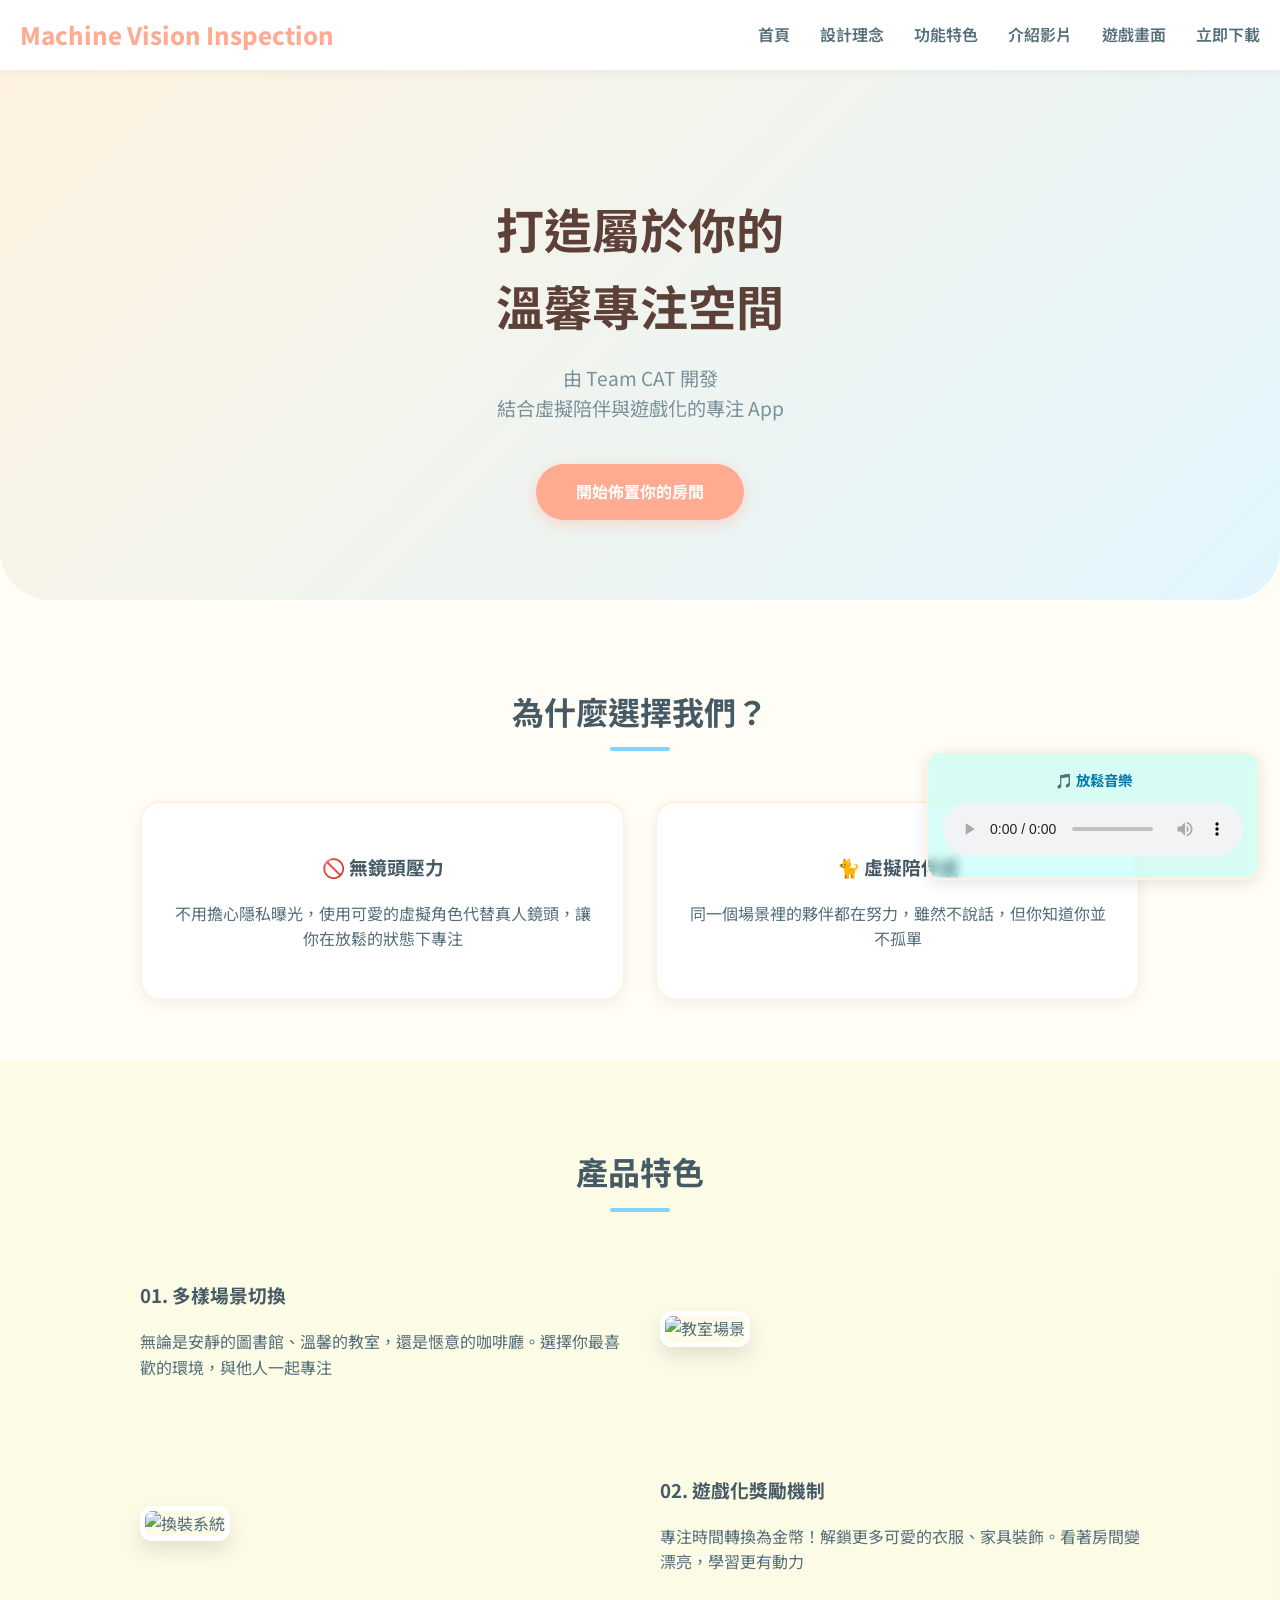
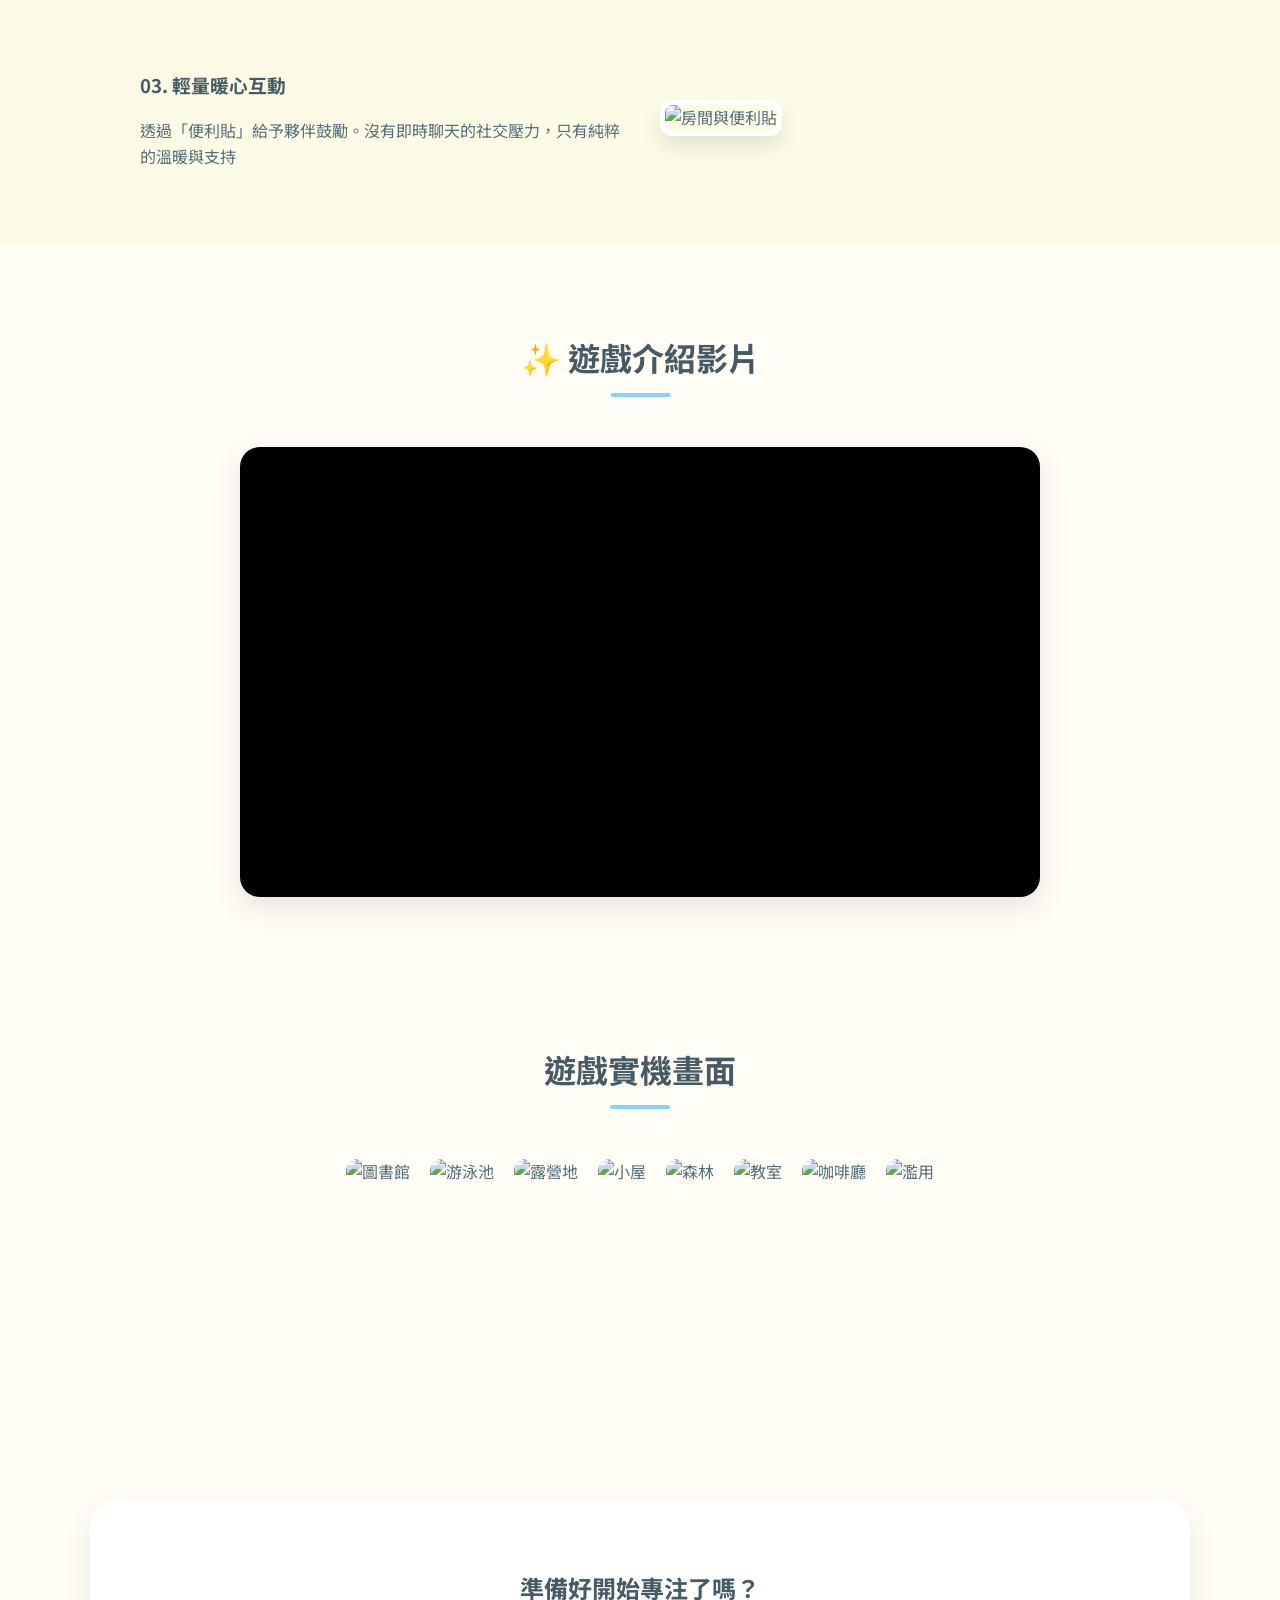
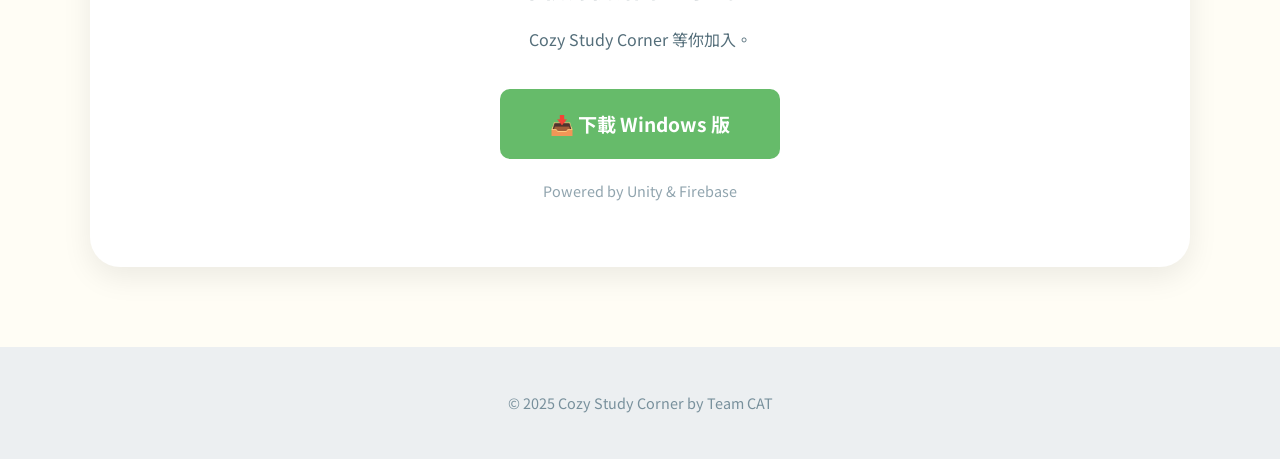
==== index.html @ ebb7db08 "Add files via upload" ====
<!DOCTYPE html>
<html lang="zh-TW">
<head>
  <meta charset="UTF-8">
  <meta name="viewport" content="width=device-width, initial-scale=1.0">
  <title>Cozy Study Corner</title>
  <link rel="stylesheet" href="style.css">
  <link href="https://fonts.googleapis.com/css2?family=Nunito:wght@600;800&family=Noto+Sans+TC:wght@400;700&display=swap" rel="stylesheet">
</head>
<body>

  <nav class="navbar">
    <div class="logo">Machine Vision Inspection</div>
    <div class="hamburger" onclick="toggleMenu()">
      <span></span>
      <span></span>
      <span></span>
    </div>
    <ul class="nav-links" id="navLinks">
      <li><a href="#home" onclick="toggleMenu()">首頁</a></li>
      <li><a href="#concept" onclick="toggleMenu()">設計理念</a></li>
      <li><a href="#features" onclick="toggleMenu()">功能特色</a></li>
      <li><a href="#video-showcase" onclick="toggleMenu()">介紹影片</a></li>
      <li><a href="#gallery" onclick="toggleMenu()">遊戲畫面</a></li>
      <li><a href="#download" onclick="toggleMenu()">立即下載</a></li>
    </ul>
  </nav>

  <section id="home" class="hero-section">
    <div class="hero-content">
      <h1>打造屬於你的<br>溫馨專注空間</h1>
      <p class="hero-subtitle">由 Team CAT 開發<br>結合虛擬陪伴與遊戲化的專注 App</p>
      <a href="#download" class="cta-btn">開始佈置你的房間</a>
    </div>
  </section>

  <section id="concept" class="content-section">
    <div class="container">
      <h2 class="section-title">為什麼選擇我們？</h2>
      <div class="concept-grid">
        <div class="concept-card">
          <h3>🚫 無鏡頭壓力</h3>
          <p>不用擔心隱私曝光，使用可愛的虛擬角色代替真人鏡頭，讓你在放鬆的狀態下專注</p>
        </div>
        <div class="concept-card">
          <h3>🐈 虛擬陪伴感</h3>
          <p>同一個場景裡的夥伴都在努力，雖然不說話，但你知道你並不孤單</p>
        </div>
      </div>
    </div>
  </section>

  <section id="features" class="content-section alternate-bg">
    <div class="container">
      <h2 class="section-title">產品特色</h2>
      <div class="feature-list">
        
        <div class="feature-item">
          <div class="feature-text">
            <h3>01. 多樣場景切換</h3>
            <p>無論是安靜的圖書館、溫馨的教室，還是愜意的咖啡廳。選擇你最喜歡的環境，與他人一起專注</p>
          </div>
          <div class="feature-img"><img src="screenshots/image_1.png" alt="教室場景"></div>
        </div>

        <div class="feature-item reverse">
          <div class="feature-text">
            <h3>02. 遊戲化獎勵機制</h3>
            <p>專注時間轉換為金幣！解鎖更多可愛的衣服、家具裝飾。看著房間變漂亮，學習更有動力</p>
          </div>
          <div class="feature-img"><img src="screenshots/image_2.png" alt="換裝系統"></div>
        </div>

        <div class="feature-item">
          <div class="feature-text">
            <h3>03. 輕量暖心互動</h3>
            <p>透過「便利貼」給予夥伴鼓勵。沒有即時聊天的社交壓力，只有純粹的溫暖與支持</p>
          </div>
          <div class="feature-img"><img src="screenshots/image_3.png" alt="房間與便利貼"></div>
        </div>

      </div>
    </div>
  </section>

  <section id="video-showcase" class="content-section">
    <div class="container">
      <h2 class="section-title">✨ 遊戲介紹影片</h2>
      <div class="video-wrapper">
        <iframe 
          src="https://www.youtube.com/embed/a5RGjLW0HSM" 
          title="Cozy Study Corner Trailer" 
          frameborder="0" 
          allow="accelerometer; autoplay; clipboard-write; encrypted-media; gyroscope; picture-in-picture" 
          allowfullscreen>
        </iframe>
      </div>
    </div>
</section>
  
  <section id="gallery" class="content-section">
    <div class="container">
      <h2 class="section-title">遊戲實機畫面</h2>
      <div class="gallery-grid">
        <img src="screenshots/image_4.png" alt="圖書館">
        <img src="screenshots/image_5.png" alt="游泳池">
        <img src="screenshots/image_6.png" alt="露營地">
        <img src="screenshots/image_7.png" alt="小屋">
        <img src="screenshots/image_8.png" alt="森林">
        <img src="screenshots/image_9.png" alt="教室">
        <img src="screenshots/image_10.png" alt="咖啡廳">
        <img src="screenshots/image_11.png" alt="濫用">
      </div>
    </div>
  </section>

  <section id="download" class="download-section">
    <div class="container box-shadow">
      <h2>準備好開始專注了嗎？</h2>
      <p>Cozy Study Corner 等你加入。</p>
      
      <a href="https://github.com/s411287027/Cozy-Study-Corner-Application/releases/latest/download/CozyStudyCorner.zip" class="download-final-btn">
        📥 下載 Windows 版
      </a>
      
      <div class="tech-stack">
        <p>Powered by Unity & Firebase</p>
      </div>
    </div>
  </section>

  <div class="music-player">
    <div class="music-label">🎵 放鬆音樂</div>
    <audio id="bgm" controls loop>
      <source src="audio/bgm.mp3" type="audio/mpeg">
      您的瀏覽器不支援音樂播放。
    </audio>
  </div>

  <footer>
    <p>© 2025 Cozy Study Corner by Team CAT</p>
  </footer>

  <script src="script.js"></script>
</body>
</html>
---- style.css ----
/* --- 全域設定 --- */
:root {
    --primary-color: #FFAB91; /* 溫暖的粉橘 (來自簡報風格) */
    --secondary-color: #81D4FA; /* 天空藍 */
    --bg-color: #FFFDF5; /* 米白色背景 */
    --text-color: #546E7A; /* 深灰藍文字 */
    --card-bg: #FFFFFF;
    --nav-height: 70px;
}

body {
    font-family: 'Noto Sans TC', 'Nunito', sans-serif;
    margin: 0;
    padding: 0;
    background-color: var(--bg-color);
    color: var(--text-color);
    line-height: 1.6;
    padding-top: var(--nav-height); /* 避免內容被導航列擋住 */
}

h1, h2, h3 {
    font-weight: 700;
    color: #455A64;
}

img {
    max-width: 100%;
    border-radius: 12px;
}

/* --- 導航列 (Hamburger Menu) --- */
.navbar {
    position: fixed;
    top: 0;
    width: 100%;
    height: var(--nav-height);
    background-color: rgba(255, 255, 255, 0.95);
    box-shadow: 0 2px 10px rgba(0,0,0,0.05);
    display: flex;
    justify-content: space-between;
    align-items: center;
    padding: 0 20px;
    box-sizing: border-box;
    z-index: 1000;
}

.logo {
    font-size: 1.5rem;
    font-weight: 800;
    color: var(--primary-color);
}

.nav-links {
    list-style: none;
    display: flex;
    margin: 0;
    padding: 0;
    transition: transform 0.3s ease-in-out;
}

.nav-links li {
    margin-left: 30px;
}

.nav-links a {
    text-decoration: none;
    color: var(--text-color);
    font-weight: 600;
    transition: color 0.3s;
}

.nav-links a:hover {
    color: var(--primary-color);
}

/* 漢堡按鈕樣式 */
.hamburger {
    display: none; /* 電腦版隱藏 */
    cursor: pointer;
}

.hamburger span {
    display: block;
    width: 25px;
    height: 3px;
    margin: 5px;
    background-color: var(--text-color);
    transition: all 0.3s;
}

/* --- Hero 區塊 --- */
.hero-section {
    background: linear-gradient(135deg, #FFF3E0 0%, #E1F5FE 100%);
    text-align: center;
    padding: 80px 20px;
    border-bottom-right-radius: 50px;
    border-bottom-left-radius: 50px;
}

.hero-section h1 {
    font-size: 3rem;
    margin-bottom: 10px;
    color: #5D4037;
}

.hero-subtitle {
    font-size: 1.2rem;
    margin-bottom: 40px;
    color: #78909C;
}

.cta-btn {
    display: inline-block;
    background-color: var(--primary-color);
    color: white;
    padding: 15px 40px;
    border-radius: 30px;
    text-decoration: none;
    font-weight: bold;
    box-shadow: 0 4px 15px rgba(255, 171, 145, 0.4);
    transition: transform 0.2s;
}

.cta-btn:hover {
    transform: translateY(-3px);
    background-color: #FF8A65;
}

/* --- 通用區塊設定 --- */
.content-section {
    padding: 60px 20px;
}

.alternate-bg {
    background-color: #F0F4C3; /* 淡淡的綠色，配合學習氛圍 */
    background-color: rgba(240, 244, 195, 0.3);
}

.container {
    max-width: 1000px;
    margin: 0 auto;
}

.section-title {
    text-align: center;
    font-size: 2rem;
    margin-bottom: 50px;
    position: relative;
    display: inline-block;
    left: 50%;
    transform: translateX(-50%);
}

.section-title::after {
    content: '';
    display: block;
    width: 60px;
    height: 4px;
    background-color: var(--secondary-color);
    margin: 10px auto 0;
    border-radius: 2px;
}

/* --- 設計理念 Grid --- */
.concept-grid {
    display: grid;
    grid-template-columns: repeat(auto-fit, minmax(300px, 1fr));
    gap: 30px;
}

.concept-card {
    background: white;
    padding: 30px;
    border-radius: 20px;
    box-shadow: 0 5px 15px rgba(0,0,0,0.05);
    text-align: center;
    border: 2px solid #FFF3E0;
}

/* --- 功能特色 (圖文交錯) --- */
.feature-list {
    display: flex;
    flex-direction: column;
    gap: 60px;
}

.feature-item {
    display: flex;
    align-items: center;
    gap: 40px;
}

.feature-item.reverse {
    flex-direction: row-reverse;
}

.feature-text {
    flex: 1;
}

.feature-img {
    flex: 1;
}

.feature-img img {
    box-shadow: 0 10px 20px rgba(0,0,0,0.1);
    border: 5px solid white;
}

/* --- 畫廊 --- */
.gallery-grid {
    display: flex;
    justify-content: center;
    gap: 20px;
    flex-wrap: wrap;
}

.gallery-grid img {
    height: 200px; /* 統一高度 */
    object-fit: cover;
    transition: transform 0.3s;
}

.gallery-grid img:hover {
    transform: scale(1.05);
}

/* --- 下載區 --- */
.download-section {
    padding: 80px 20px;
    text-align: center;
}

.box-shadow {
    background: white;
    padding: 50px;
    border-radius: 30px;
    box-shadow: 0 10px 30px rgba(0,0,0,0.08);
}

.download-final-btn {
    display: inline-block;
    background-color: #66BB6A; /* 綠色 */
    color: white;
    padding: 20px 50px;
    font-size: 1.2rem;
    border-radius: 10px;
    text-decoration: none;
    font-weight: bold;
    margin-top: 20px;
    transition: background 0.3s;
}

.download-final-btn:hover {
    background-color: #4CAF50;
}

.tech-stack {
    margin-top: 20px;
    font-size: 0.9rem;
    color: #90A4AE;
}

footer {
    text-align: center;
    padding: 30px;
    background-color: #ECEFF1;
    color: #78909C;
    font-size: 0.9rem;
}

/* --- 手機版 RWD (漢堡選單邏輯) --- */
@media (max-width: 768px) {
    .hamburger {
        display: block;
    }

    .nav-links {
        position: fixed;
        right: -100%; /* 預設藏在右邊 */
        top: var(--nav-height);
        height: calc(100vh - var(--nav-height));
        background-color: white;
        flex-direction: column;
        width: 60%;
        padding-top: 20px;
        box-shadow: -5px 0 15px rgba(0,0,0,0.05);
    }

    .nav-links.active {
        transform: translateX(-167%); /* 滑出來 (100/0.6 約 167%) */
        right: 0; 
        transform: translateX(0); /* 修正: 使用 translateX(0) 將其移回視口 */
        right: 0;
    }

    .nav-links li {
        margin: 20px 0;
        text-align: center;
    }

    .feature-item, .feature-item.reverse {
        flex-direction: column;
    }

    .hero-section h1 {
        font-size: 2rem;
    }
}

/* --- 懸浮音樂播放器 --- */
.music-player {
    position: fixed;
    bottom: 20px;
    right: 20px;
    background-color: #81faf050; /* 半透明白色 */
    padding: 15px;
    border-radius: 15px;
    box-shadow: 0 4px 15px rgba(0,0,0,0.1);
    z-index: 999; /* 確保它浮在最上面 */
    backdrop-filter: blur(5px); /* 毛玻璃效果 */
    border: 2px solid #FFF3E0;
    text-align: center;
    transition: transform 0.3s;
}

.music-player:hover {
    transform: translateY(-5px); /* 滑鼠移過去會浮起來一點 */
}

.music-label {
    font-size: 0.9rem;
    color: #0479af; /* 用我們之前設定的粉橘色 */
    font-weight: bold;
    margin-bottom: 5px;
}

/* 調整原生播放器的大小 */
audio {
    height: 60px;
    width: 300px;
    outline: none;
}

/* --- 手機版調整 --- */
@media (max-width: 768px) {
    .music-player {
        bottom: 10px;
        right: 10px;
        padding: 10px;
    }
    audio {
        width: 150px; /* 手機上做小一點 */
    }
}

/* --- 影片展示區塊 --- */
.video-wrapper {
    position: relative;
    width: 100%;
    max-width: 800px; /* 限制最大寬度，避免影片在電腦上太大 */
    margin: 0 auto;   /* 居中對齊 */
    border-radius: 20px; /* 圓角 */
    overflow: hidden; /* 確保內容不會跑出圓角 */
    box-shadow: 0 10px 30px rgba(0,0,0,0.1); /* 漂亮的陰影 */
    background-color: #000; /* 載入前的背景色 */
}

/* 讓 YouTube 影片保持 16:9 比例 (響應式設計) */
.video-wrapper iframe {
    width: 100%;
    aspect-ratio: 16 / 9; /* 設定長寬比為 16:9 */
    height: auto;
    display: block;
}

/* 如果是使用 MP4 本機播放的樣式 */
.video-wrapper video {
    width: 100%;
    height: auto;
    display: block;
}
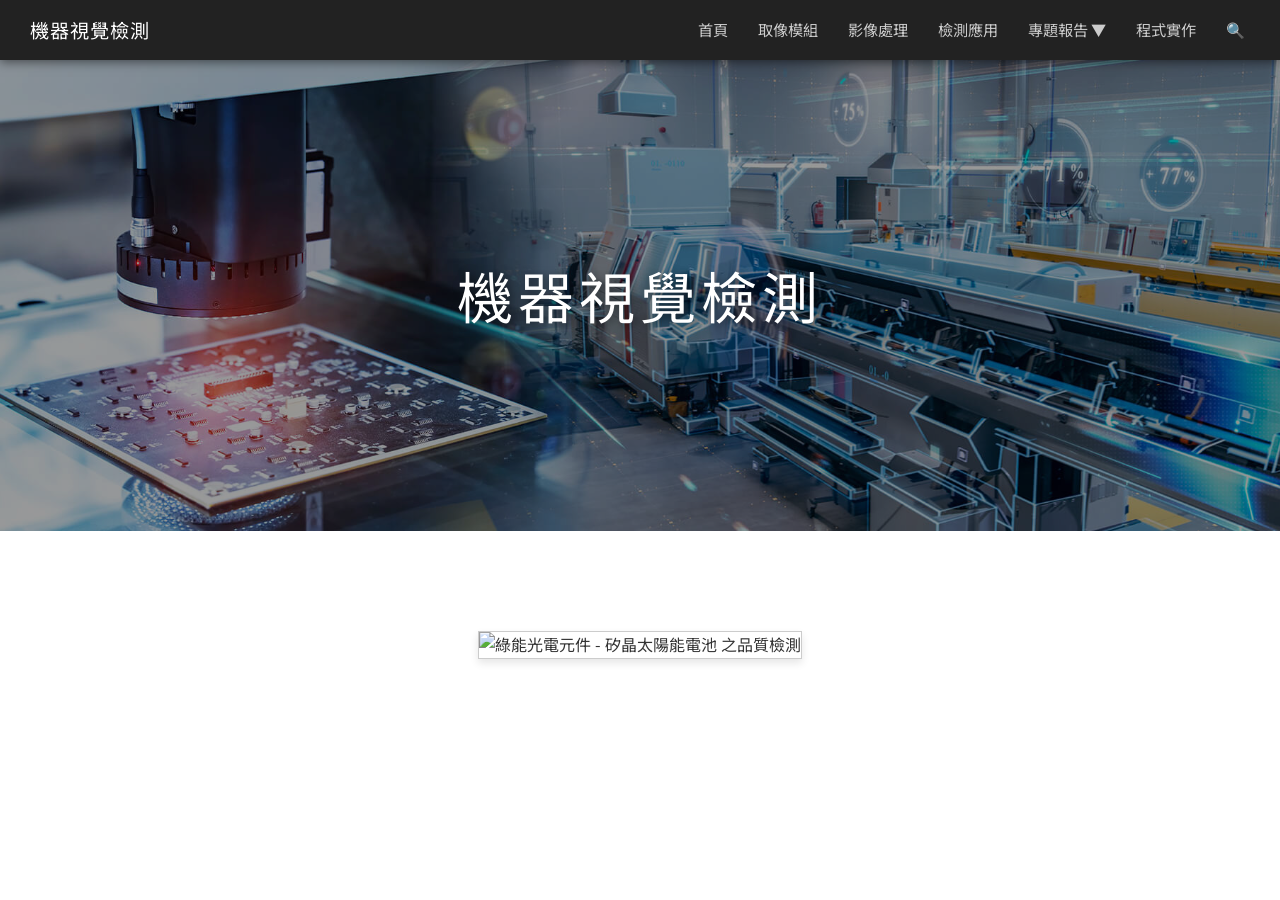
==== commit 8b56d383: "Add files via upload" ====
--- a/index.html
+++ b/index.html
@@ -3,143 +3,55 @@
 <head>
   <meta charset="UTF-8">
   <meta name="viewport" content="width=device-width, initial-scale=1.0">
-  <title>Cozy Study Corner</title>
+  <title>機器視覺檢測 - 首頁</title>
   <link rel="stylesheet" href="style.css">
-  <link href="https://fonts.googleapis.com/css2?family=Nunito:wght@600;800&family=Noto+Sans+TC:wght@400;700&display=swap" rel="stylesheet">
+  <link href="https://fonts.googleapis.com/css2?family=Noto+Sans+TC:wght@400;700&display=swap" rel="stylesheet">
 </head>
 <body>
 
   <nav class="navbar">
-    <div class="logo">Machine Vision Inspection</div>
+    <div class="logo">機器視覺檢測</div>
     <div class="hamburger" onclick="toggleMenu()">
       <span></span>
       <span></span>
       <span></span>
     </div>
     <ul class="nav-links" id="navLinks">
-      <li><a href="#home" onclick="toggleMenu()">首頁</a></li>
-      <li><a href="#concept" onclick="toggleMenu()">設計理念</a></li>
-      <li><a href="#features" onclick="toggleMenu()">功能特色</a></li>
-      <li><a href="#video-showcase" onclick="toggleMenu()">介紹影片</a></li>
-      <li><a href="#gallery" onclick="toggleMenu()">遊戲畫面</a></li>
-      <li><a href="#download" onclick="toggleMenu()">立即下載</a></li>
+      <li><a href="index.html">首頁</a></li>
+      <li><a href="module.html">取像模組</a></li>
+      <li><a href="processing.html">影像處理</a></li>
+      <li><a href="application.html">檢測應用</a></li>
+      
+      <li class="dropdown">
+        <a href="report.html" class="dropdown-toggle">專題報告 <span>▼</span></a>
+        <ul class="dropdown-menu">
+          <li><a href="report.html#item1">檢測物件</a></li>
+          <li><a href="report.html#item2">檢測方法</a></li>
+          <li><a href="report.html#item3">檢測流程</a></li>
+          <li><a href="report.html#item4">影像處理</a></li>
+          <li><a href="report.html#item5">檢測結果</a></li>
+          <li><a href="report.html#item6">專題應用</a></li>
+          <li><a href="report.html#item7">課程相關</a></li>
+          <li><a href="report.html#item8">心得&貢獻</a></li>
+          <li><a href="report.html#item9">參考資料</a></li>
+        </ul>
+      </li>
+      <li><a href="detect.html">程式實作</a></li>
+      <li><a href="#search" class="search-icon">🔍</a></li>
     </ul>
   </nav>
 
   <section id="home" class="hero-section">
     <div class="hero-content">
-      <h1>打造屬於你的<br>溫馨專注空間</h1>
-      <p class="hero-subtitle">由 Team CAT 開發<br>結合虛擬陪伴與遊戲化的專注 App</p>
-      <a href="#download" class="cta-btn">開始佈置你的房間</a>
+      <h1>機器視覺檢測</h1>
     </div>
   </section>
 
-  <section id="concept" class="content-section">
-    <div class="container">
-      <h2 class="section-title">為什麼選擇我們？</h2>
-      <div class="concept-grid">
-        <div class="concept-card">
-          <h3>🚫 無鏡頭壓力</h3>
-          <p>不用擔心隱私曝光，使用可愛的虛擬角色代替真人鏡頭，讓你在放鬆的狀態下專注</p>
-        </div>
-        <div class="concept-card">
-          <h3>🐈 虛擬陪伴感</h3>
-          <p>同一個場景裡的夥伴都在努力，雖然不說話，但你知道你並不孤單</p>
-        </div>
-      </div>
+  <section class="content-section">
+    <div class="container" style="text-align: center; margin-top: 40px;">
+      <img src="screenshots/presentation_slide.jpg" alt="綠能光電元件 - 矽晶太陽能電池 之品質檢測" style="max-width: 100%; border: 1px solid #ccc; box-shadow: 0 4px 8px rgba(0,0,0,0.1);">
     </div>
   </section>
-
-  <section id="features" class="content-section alternate-bg">
-    <div class="container">
-      <h2 class="section-title">產品特色</h2>
-      <div class="feature-list">
-        
-        <div class="feature-item">
-          <div class="feature-text">
-            <h3>01. 多樣場景切換</h3>
-            <p>無論是安靜的圖書館、溫馨的教室，還是愜意的咖啡廳。選擇你最喜歡的環境，與他人一起專注</p>
-          </div>
-          <div class="feature-img"><img src="screenshots/image_1.png" alt="教室場景"></div>
-        </div>
-
-        <div class="feature-item reverse">
-          <div class="feature-text">
-            <h3>02. 遊戲化獎勵機制</h3>
-            <p>專注時間轉換為金幣！解鎖更多可愛的衣服、家具裝飾。看著房間變漂亮，學習更有動力</p>
-          </div>
-          <div class="feature-img"><img src="screenshots/image_2.png" alt="換裝系統"></div>
-        </div>
-
-        <div class="feature-item">
-          <div class="feature-text">
-            <h3>03. 輕量暖心互動</h3>
-            <p>透過「便利貼」給予夥伴鼓勵。沒有即時聊天的社交壓力，只有純粹的溫暖與支持</p>
-          </div>
-          <div class="feature-img"><img src="screenshots/image_3.png" alt="房間與便利貼"></div>
-        </div>
-
-      </div>
-    </div>
-  </section>
-
-  <section id="video-showcase" class="content-section">
-    <div class="container">
-      <h2 class="section-title">✨ 遊戲介紹影片</h2>
-      <div class="video-wrapper">
-        <iframe 
-          src="https://www.youtube.com/embed/a5RGjLW0HSM" 
-          title="Cozy Study Corner Trailer" 
-          frameborder="0" 
-          allow="accelerometer; autoplay; clipboard-write; encrypted-media; gyroscope; picture-in-picture" 
-          allowfullscreen>
-        </iframe>
-      </div>
-    </div>
-</section>
-  
-  <section id="gallery" class="content-section">
-    <div class="container">
-      <h2 class="section-title">遊戲實機畫面</h2>
-      <div class="gallery-grid">
-        <img src="screenshots/image_4.png" alt="圖書館">
-        <img src="screenshots/image_5.png" alt="游泳池">
-        <img src="screenshots/image_6.png" alt="露營地">
-        <img src="screenshots/image_7.png" alt="小屋">
-        <img src="screenshots/image_8.png" alt="森林">
-        <img src="screenshots/image_9.png" alt="教室">
-        <img src="screenshots/image_10.png" alt="咖啡廳">
-        <img src="screenshots/image_11.png" alt="濫用">
-      </div>
-    </div>
-  </section>
-
-  <section id="download" class="download-section">
-    <div class="container box-shadow">
-      <h2>準備好開始專注了嗎？</h2>
-      <p>Cozy Study Corner 等你加入。</p>
-      
-      <a href="https://github.com/s411287027/Cozy-Study-Corner-Application/releases/latest/download/CozyStudyCorner.zip" class="download-final-btn">
-        📥 下載 Windows 版
-      </a>
-      
-      <div class="tech-stack">
-        <p>Powered by Unity & Firebase</p>
-      </div>
-    </div>
-  </section>
-
-  <div class="music-player">
-    <div class="music-label">🎵 放鬆音樂</div>
-    <audio id="bgm" controls loop>
-      <source src="audio/bgm.mp3" type="audio/mpeg">
-      您的瀏覽器不支援音樂播放。
-    </audio>
-  </div>
-
-  <footer>
-    <p>© 2025 Cozy Study Corner by Team CAT</p>
-  </footer>
 
   <script src="script.js"></script>
 </body>
--- a/style.css
+++ b/style.css
@@ -1,11 +1,10 @@
 /* --- 全域設定 --- */
 :root {
-    --primary-color: #FFAB91; /* 溫暖的粉橘 (來自簡報風格) */
-    --secondary-color: #81D4FA; /* 天空藍 */
-    --bg-color: #FFFDF5; /* 米白色背景 */
-    --text-color: #546E7A; /* 深灰藍文字 */
-    --card-bg: #FFFFFF;
-    --nav-height: 70px;
+    --nav-bg: #222222; /* 導覽列深色背景 */
+    --nav-text: #FFFFFF; /* 導覽列文字顏色 */
+    --bg-color: #FFFFFF; /* 網頁主要白底 */
+    --text-color: #333333; /* 內文深灰 */
+    --nav-height: 60px; /* 稍微調低導覽列高度 */
 }
 
 body {
@@ -15,67 +14,111 @@
     background-color: var(--bg-color);
     color: var(--text-color);
     line-height: 1.6;
-    padding-top: var(--nav-height); /* 避免內容被導航列擋住 */
+    padding-top: var(--nav-height); 
 }
 
 h1, h2, h3 {
     font-weight: 700;
-    color: #455A64;
+    color: #222222;
 }
 
 img {
     max-width: 100%;
-    border-radius: 12px;
-}
-
-/* --- 導航列 (Hamburger Menu) --- */
+}
+
+/* --- 導覽列 (Navbar) --- */
 .navbar {
     position: fixed;
     top: 0;
     width: 100%;
     height: var(--nav-height);
-    background-color: rgba(255, 255, 255, 0.95);
-    box-shadow: 0 2px 10px rgba(0,0,0,0.05);
+    background-color: var(--nav-bg); /* 改為深色 */
+    box-shadow: 0 2px 10px rgba(0,0,0,0.5);
     display: flex;
     justify-content: space-between;
     align-items: center;
-    padding: 0 20px;
+    padding: 0 30px;
     box-sizing: border-box;
     z-index: 1000;
 }
 
 .logo {
-    font-size: 1.5rem;
-    font-weight: 800;
-    color: var(--primary-color);
+    font-size: 1.2rem;
+    font-weight: 400; /* 配合原圖，字體不用太粗 */
+    color: var(--nav-text);
+    letter-spacing: 1px;
 }
 
 .nav-links {
     list-style: none;
     display: flex;
+    align-items: center;
     margin: 0;
     padding: 0;
-    transition: transform 0.3s ease-in-out;
 }
 
 .nav-links li {
-    margin-left: 30px;
+    margin-left: 20px;
 }
 
 .nav-links a {
     text-decoration: none;
-    color: var(--text-color);
-    font-weight: 600;
+    color: #cccccc; /* 淺灰色 */
+    font-size: 0.95rem;
     transition: color 0.3s;
+    padding: 10px 5px;
 }
 
 .nav-links a:hover {
-    color: var(--primary-color);
-}
-
-/* 漢堡按鈕樣式 */
+    color: var(--nav-text); /* hover時變純白 */
+}
+
+/* --- 下拉式選單 (Dropdown) --- */
+.dropdown {
+    position: relative;
+}
+
+.dropdown-menu {
+    display: none; /* 預設隱藏 */
+    position: absolute;
+    top: 100%; /* 貼齊選單底部 */
+    right: 0; /* 靠右對齊 */
+    background-color: #333333; /* 下拉選單深灰色背景 */
+    min-width: 150px;
+    list-style: none;
+    padding: 10px 0;
+    margin: 0;
+    box-shadow: 0 4px 12px rgba(0,0,0,0.4);
+}
+
+.dropdown:hover .dropdown-menu {
+    display: block; /* 滑鼠移入時顯示 */
+}
+
+.dropdown-menu li {
+    margin: 0; /* 清除繼承的 margin */
+}
+
+.dropdown-menu a {
+    display: block;
+    padding: 12px 20px;
+    font-size: 0.9rem;
+    color: #dddddd;
+    transition: background-color 0.2s;
+}
+
+.dropdown-menu a:hover {
+    background-color: #444444; /* hover時子選單背景變色 */
+    color: #ffffff;
+}
+
+.search-icon {
+    font-size: 1.1rem;
+}
+
+/* --- 漢堡按鈕樣式 (手機版) --- */
 .hamburger {
-    display: none; /* 電腦版隱藏 */
+    display: none; 
     cursor: pointer;
 }
 
@@ -84,56 +127,34 @@
     width: 25px;
     height: 3px;
     margin: 5px;
-    background-color: var(--text-color);
+    background-color: var(--nav-text); /* 配合深色背景改為白色 */
     transition: all 0.3s;
 }
 
-/* --- Hero 區塊 --- */
+/* --- Hero 區塊 (打字機背景) --- */
 .hero-section {
-    background: linear-gradient(135deg, #FFF3E0 0%, #E1F5FE 100%);
-    text-align: center;
-    padding: 80px 20px;
-    border-bottom-right-radius: 50px;
-    border-bottom-left-radius: 50px;
+    /* 請準備一張打字機的圖片，並替換 url 裡面的路徑 */
+    /* linear-gradient 用來加上一層半透明黑底，讓白色文字更清楚 */
+    background-image: linear-gradient(rgba(0, 0, 0, 0.4), rgba(0, 0, 0, 0.4)), 
+                      url('images/index1.jpg');
+    background-size: cover;
+    background-position: center;
+    text-align: center;
+    padding: 150px 20px; /* 加大上下間距，製造大圖感 */
 }
 
 .hero-section h1 {
-    font-size: 3rem;
-    margin-bottom: 10px;
-    color: #5D4037;
-}
-
-.hero-subtitle {
-    font-size: 1.2rem;
-    margin-bottom: 40px;
-    color: #78909C;
-}
-
-.cta-btn {
-    display: inline-block;
-    background-color: var(--primary-color);
-    color: white;
-    padding: 15px 40px;
-    border-radius: 30px;
-    text-decoration: none;
-    font-weight: bold;
-    box-shadow: 0 4px 15px rgba(255, 171, 145, 0.4);
-    transition: transform 0.2s;
-}
-
-.cta-btn:hover {
-    transform: translateY(-3px);
-    background-color: #FF8A65;
-}
-
-/* --- 通用區塊設定 --- */
+    font-size: 3.5rem;
+    color: #FFFFFF;
+    font-weight: 400;
+    letter-spacing: 5px;
+    line-height: 1.4;
+    text-shadow: 2px 2px 8px rgba(0,0,0,0.5); /* 增加文字陰影避免看不清 */
+}
+
+/* --- 簡報與一般內容區塊 --- */
 .content-section {
     padding: 60px 20px;
-}
-
-.alternate-bg {
-    background-color: #F0F4C3; /* 淡淡的綠色，配合學習氛圍 */
-    background-color: rgba(240, 244, 195, 0.3);
 }
 
 .container {
@@ -142,134 +163,22 @@
 }
 
 .section-title {
-    text-align: center;
-    font-size: 2rem;
-    margin-bottom: 50px;
-    position: relative;
-    display: inline-block;
-    left: 50%;
-    transform: translateX(-50%);
-}
-
-.section-title::after {
-    content: '';
-    display: block;
-    width: 60px;
-    height: 4px;
-    background-color: var(--secondary-color);
-    margin: 10px auto 0;
-    border-radius: 2px;
-}
-
-/* --- 設計理念 Grid --- */
-.concept-grid {
-    display: grid;
-    grid-template-columns: repeat(auto-fit, minmax(300px, 1fr));
-    gap: 30px;
-}
-
-.concept-card {
-    background: white;
+    font-size: 1.8rem;
+    margin-bottom: 30px;
+    font-weight: normal;
+}
+
+/* --- 頁尾 --- */
+footer {
+    text-align: center;
     padding: 30px;
-    border-radius: 20px;
-    box-shadow: 0 5px 15px rgba(0,0,0,0.05);
-    text-align: center;
-    border: 2px solid #FFF3E0;
-}
-
-/* --- 功能特色 (圖文交錯) --- */
-.feature-list {
-    display: flex;
-    flex-direction: column;
-    gap: 60px;
-}
-
-.feature-item {
-    display: flex;
-    align-items: center;
-    gap: 40px;
-}
-
-.feature-item.reverse {
-    flex-direction: row-reverse;
-}
-
-.feature-text {
-    flex: 1;
-}
-
-.feature-img {
-    flex: 1;
-}
-
-.feature-img img {
-    box-shadow: 0 10px 20px rgba(0,0,0,0.1);
-    border: 5px solid white;
-}
-
-/* --- 畫廊 --- */
-.gallery-grid {
-    display: flex;
-    justify-content: center;
-    gap: 20px;
-    flex-wrap: wrap;
-}
-
-.gallery-grid img {
-    height: 200px; /* 統一高度 */
-    object-fit: cover;
-    transition: transform 0.3s;
-}
-
-.gallery-grid img:hover {
-    transform: scale(1.05);
-}
-
-/* --- 下載區 --- */
-.download-section {
-    padding: 80px 20px;
-    text-align: center;
-}
-
-.box-shadow {
-    background: white;
-    padding: 50px;
-    border-radius: 30px;
-    box-shadow: 0 10px 30px rgba(0,0,0,0.08);
-}
-
-.download-final-btn {
-    display: inline-block;
-    background-color: #66BB6A; /* 綠色 */
-    color: white;
-    padding: 20px 50px;
-    font-size: 1.2rem;
-    border-radius: 10px;
-    text-decoration: none;
-    font-weight: bold;
-    margin-top: 20px;
-    transition: background 0.3s;
-}
-
-.download-final-btn:hover {
-    background-color: #4CAF50;
-}
-
-.tech-stack {
-    margin-top: 20px;
+    background-color: #f5f5f5;
+    color: #888;
     font-size: 0.9rem;
-    color: #90A4AE;
-}
-
-footer {
-    text-align: center;
-    padding: 30px;
-    background-color: #ECEFF1;
-    color: #78909C;
-    font-size: 0.9rem;
-}
-
-/* --- 手機版 RWD (漢堡選單邏輯) --- */
+    border-top: 1px solid #ddd;
+}
+
+/* --- 手機版 RWD --- */
 @media (max-width: 768px) {
     .hamburger {
         display: block;
@@ -277,106 +186,138 @@
 
     .nav-links {
         position: fixed;
-        right: -100%; /* 預設藏在右邊 */
+        right: -100%; 
         top: var(--nav-height);
         height: calc(100vh - var(--nav-height));
-        background-color: white;
+        background-color: var(--nav-bg);
         flex-direction: column;
-        width: 60%;
+        width: 100%;
         padding-top: 20px;
-        box-shadow: -5px 0 15px rgba(0,0,0,0.05);
+        transition: transform 0.3s ease-in-out;
     }
 
     .nav-links.active {
-        transform: translateX(-167%); /* 滑出來 (100/0.6 約 167%) */
-        right: 0; 
-        transform: translateX(0); /* 修正: 使用 translateX(0) 將其移回視口 */
-        right: 0;
+        transform: translateX(-100%);
     }
 
     .nav-links li {
-        margin: 20px 0;
+        margin: 15px 0;
         text-align: center;
     }
-
-    .feature-item, .feature-item.reverse {
-        flex-direction: column;
+    
+    .dropdown-menu {
+        position: static; /* 手機版展開在選單內 */
+        box-shadow: none;
+        background-color: #1a1a1a;
     }
 
     .hero-section h1 {
-        font-size: 2rem;
-    }
-}
-
-/* --- 懸浮音樂播放器 --- */
-.music-player {
-    position: fixed;
-    bottom: 20px;
-    right: 20px;
-    background-color: #81faf050; /* 半透明白色 */
+        font-size: 2.5rem;
+    }
+}
+
+.info-card {
+    background: #fff;
+    border-radius: 8px;
+    box-shadow: 0 4px 15px rgba(0,0,0,0.05);
+    padding: 30px;
+    margin-bottom: 30px;
+    border-left: 5px solid var(--nav-bg); /* 使用導覽列深色作為點綴 */
+}
+
+.info-card h3 {
+    margin-top: 0;
+    color: #444;
+    border-bottom: 1px solid #eee;
+    padding-bottom: 10px;
+}
+
+.tech-grid {
+    display: grid;
+    grid-template-columns: repeat(auto-fit, minmax(300px, 1fr));
+    gap: 20px;
+    margin-top: 20px;
+}
+
+.step-number {
+    display: inline-block;
+    width: 30px;
+    height: 30px;
+    background-color: var(--nav-bg);
+    color: white;
+    text-align: center;
+    line-height: 30px;
+    border-radius: 50%;
+    margin-right: 10px;
+}
+
+.code-snippet {
+    background: #2d2d2d;
+    color: #ccc;
     padding: 15px;
-    border-radius: 15px;
-    box-shadow: 0 4px 15px rgba(0,0,0,0.1);
-    z-index: 999; /* 確保它浮在最上面 */
-    backdrop-filter: blur(5px); /* 毛玻璃效果 */
-    border: 2px solid #FFF3E0;
-    text-align: center;
-    transition: transform 0.3s;
-}
-
-.music-player:hover {
-    transform: translateY(-5px); /* 滑鼠移過去會浮起來一點 */
-}
-
-.music-label {
+    border-radius: 5px;
+    font-family: 'Courier New', Courier, monospace;
     font-size: 0.9rem;
-    color: #0479af; /* 用我們之前設定的粉橘色 */
+    overflow-x: auto;
+}
+
+/* 用於展示處理流程的 Grid 容器 */
+.process-grid {
+    display: grid;
+    grid-template-columns: repeat(auto-fit, minmax(200px, 1fr));
+    gap: 15px;
+    margin: 20px 0;
+}
+
+/* 單個處理步驟的圖片與文字框 */
+.process-step {
+    border: 1px solid #ddd;
+    border-radius: 5px;
+    padding: 10px;
+    text-align: center;
+    background-color: #fcfcfc;
+}
+
+.process-step img {
+    max-width: 100%;
+    height: auto;
+    border-radius: 3px;
+    margin-bottom: 8px;
+}
+
+.process-step p {
+    font-size: 0.85rem;
+    color: #666;
+    margin: 0;
+}
+
+/* 示意圖 (Diagram) 的專用容器 */
+.diagram-container {
+    text-align: center;
+    margin: 25px 0;
+    padding: 15px;
+    background: #fdfdfd;
+    border: 1px dashed #ccc;
+    border-radius: 8px;
+}
+
+.diagram-container img {
+    max-width: 80%; /* 示意圖不要過大 */
+    height: auto;
+}
+
+.diagram-caption {
+    font-size: 0.9rem;
+    color: var(--nav-bg); /* 使用導覽列深色 */
+    margin-top: 10px;
     font-weight: bold;
-    margin-bottom: 5px;
-}
-
-/* 調整原生播放器的大小 */
-audio {
-    height: 60px;
-    width: 300px;
-    outline: none;
-}
-
-/* --- 手機版調整 --- */
-@media (max-width: 768px) {
-    .music-player {
-        bottom: 10px;
-        right: 10px;
-        padding: 10px;
-    }
-    audio {
-        width: 150px; /* 手機上做小一點 */
-    }
-}
-
-/* --- 影片展示區塊 --- */
-.video-wrapper {
-    position: relative;
-    width: 100%;
-    max-width: 800px; /* 限制最大寬度，避免影片在電腦上太大 */
-    margin: 0 auto;   /* 居中對齊 */
-    border-radius: 20px; /* 圓角 */
-    overflow: hidden; /* 確保內容不會跑出圓角 */
-    box-shadow: 0 10px 30px rgba(0,0,0,0.1); /* 漂亮的陰影 */
-    background-color: #000; /* 載入前的背景色 */
-}
-
-/* 讓 YouTube 影片保持 16:9 比例 (響應式設計) */
-.video-wrapper iframe {
-    width: 100%;
-    aspect-ratio: 16 / 9; /* 設定長寬比為 16:9 */
-    height: auto;
-    display: block;
-}
-
-/* 如果是使用 MP4 本機播放的樣式 */
-.video-wrapper video {
-    width: 100%;
-    height: auto;
-    display: block;
+}
+
+.target-dice-img {
+    width: 300px;         /* 你可以根據需求調整寬度，例如 250px 或 400px */
+    height: auto;         /* 這會確保圖片根據寬度等比例縮放，不會變形 */
+    display: block;       /* 讓圖片成為塊級元素 */
+    margin: 10px auto;    /* 置中對齊，並保有上下間距 */
+    border-radius: 8px;   /* 選擇性：加上圓角讓視覺更柔和 */
+    box-shadow: 0 4px 8px rgba(0,0,0,0.1); /* 選擇性：加上淡淡的陰影增加質感 */
 }
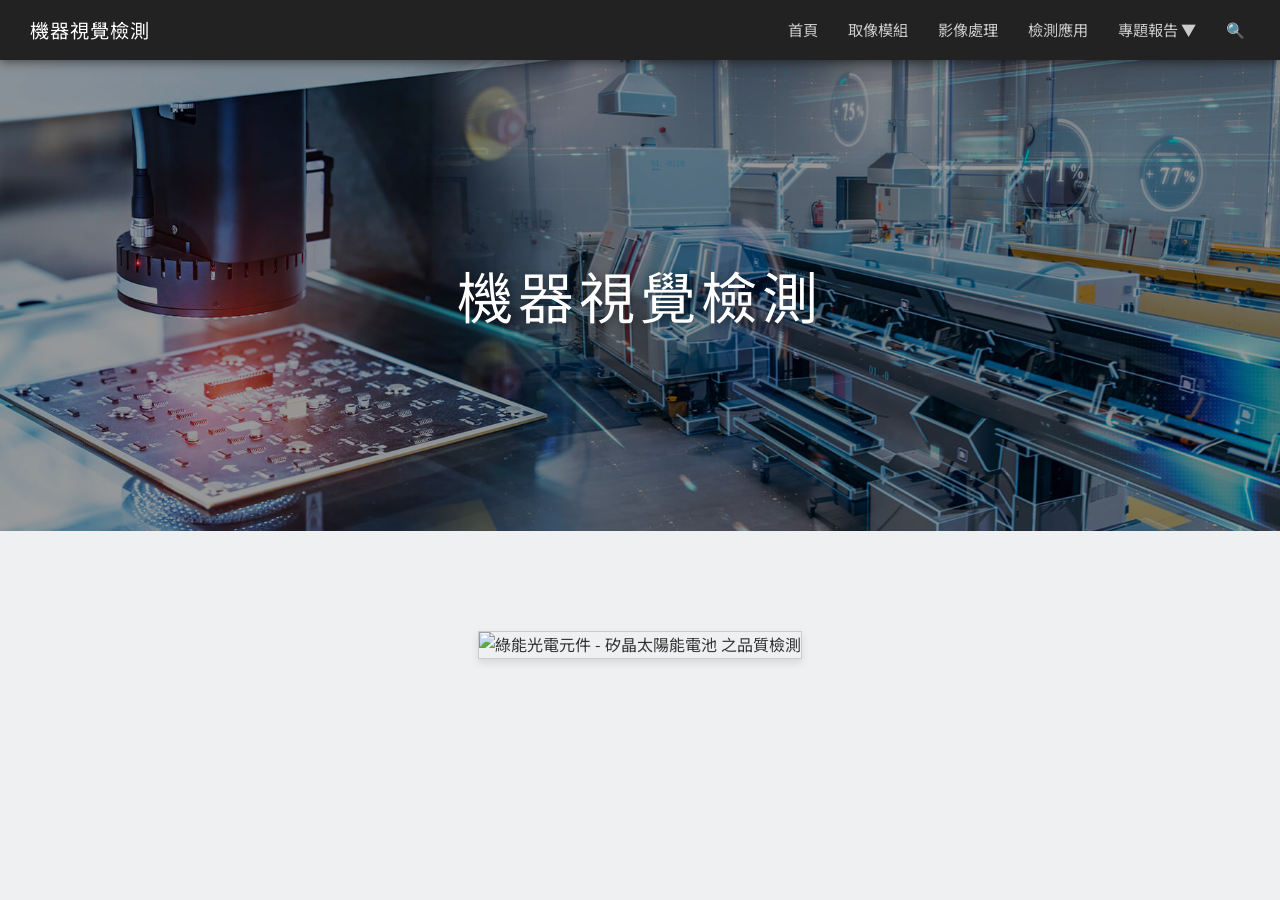
==== commit cb2680ce: "Add files via upload" ====
--- a/index.html
+++ b/index.html
@@ -36,7 +36,6 @@
           <li><a href="report.html#item9">參考資料</a></li>
         </ul>
       </li>
-      <li><a href="detect.html">程式實作</a></li>
       <li><a href="#search" class="search-icon">🔍</a></li>
     </ul>
   </nav>
--- a/style.css
+++ b/style.css
@@ -11,7 +11,7 @@
     font-family: 'Noto Sans TC', 'Nunito', sans-serif;
     margin: 0;
     padding: 0;
-    background-color: var(--bg-color);
+    background-color: #eff0f1;
     color: var(--text-color);
     line-height: 1.6;
     padding-top: var(--nav-height); 
@@ -217,12 +217,19 @@
 }
 
 .info-card {
-    background: #fff;
+    background-color: #ffffff; /* 確保卡片是純白色 */
+    border: 1px solid #e0e0e0; /* 加上極淺的灰色邊框 */
     border-radius: 8px;
-    box-shadow: 0 4px 15px rgba(0,0,0,0.05);
+    box-shadow: 0 4px 20px rgba(0, 0, 0, 0.08); /* 放大陰影範圍，但顏色放輕 */
     padding: 30px;
     margin-bottom: 30px;
-    border-left: 5px solid var(--nav-bg); /* 使用導覽列深色作為點綴 */
+    border-left: 5px solid var(--nav-bg); /* 保留原本的左側裝飾線 */
+}
+
+.info-card:hover {
+    transform: translateY(-5px); /* 卡片微幅上移 */
+    box-shadow: 0 12px 30px rgba(0, 0, 0, 0.15); /* 陰影變得更大更深 */
+    transition: all 0.3s ease; /* 讓動畫過渡更滑順 */
 }
 
 .info-card h3 {
@@ -320,4 +327,191 @@
     margin: 10px auto;    /* 置中對齊，並保有上下間距 */
     border-radius: 8px;   /* 選擇性：加上圓角讓視覺更柔和 */
     box-shadow: 0 4px 8px rgba(0,0,0,0.1); /* 選擇性：加上淡淡的陰影增加質感 */
+}
+
+.spec-table {
+    width: 100%;
+    border-collapse: collapse;
+    margin: 20px 0;
+    background: #fff;
+}
+.spec-table th, .spec-table td {
+    border: 1px solid #ddd;
+    padding: 12px;
+    text-align: left;
+}
+.spec-table th {
+    background-color: var(--nav-bg);
+    color: white;
+}
+.formula-card {
+    background: #f4f4f4;
+    padding: 20px;
+    border-radius: 8px;
+    text-align: center;
+    margin: 20px 0;
+    border: 1px solid #ddd;
+}
+.highlight-text {
+    color: #d9534f;
+    font-weight: bold;
+}
+
+/* ==========================================
+   全新模組標頭 (Dashboard Style Hero)
+   ========================================== */
+.module-hero-card {
+    position: relative;
+    background: #ffffff;
+    max-width: 1100px; /* 限制最大寬度，避免左右拉太開 */
+    margin: 40px auto;
+    padding: 50px 40px;
+    border-radius: 24px;
+    box-shadow: 0 10px 40px rgba(0, 0, 0, 0.04); /* 高級的超柔和陰影 */
+    border: 1px solid #f1f5f9;
+    overflow: hidden;
+}
+
+/* 現代科技感：點陣背景 */
+.module-hero-bg-dots {
+    position: absolute;
+    top: 0; left: 0; right: 0; bottom: 0;
+    background-image: radial-gradient(#cbd5e1 1.5px, transparent 1.5px);
+    background-size: 24px 24px;
+    opacity: 0.3;
+    pointer-events: none;
+}
+
+.relative-z {
+    position: relative;
+    z-index: 2;
+}
+
+/* 麵包屑美化 */
+.breadcrumb {
+    font-size: 0.9rem;
+    font-weight: 500;
+    margin-bottom: 25px;
+    color: #94a3b8;
+}
+.breadcrumb a {
+    color: #475569;
+    text-decoration: none;
+    transition: color 0.2s;
+}
+.breadcrumb a:hover { color: #475569; }
+.breadcrumb .divider { margin: 0 8px; color: #cbd5e1; }
+.breadcrumb .current { color: #475569; }
+
+/* 左右排版對齊 */
+.module-hero-content {
+    display: flex;
+    justify-content: space-between;
+    align-items: center;
+    gap: 40px;
+}
+
+.hero-text-area {
+    flex: 1;
+}
+
+/* 精緻的小標籤 */
+.tech-tag {
+    display: inline-block;
+    background: linear-gradient(135deg, #eff6ff 0%, #e0e7ff 100%);
+    color: #3b82f6;
+    padding: 6px 16px;
+    border-radius: 20px;
+    font-size: 0.85rem;
+    font-weight: 800;
+    letter-spacing: 0.5px;
+    margin-bottom: 15px;
+    border: 1px solid #bfdbfe;
+}
+
+/* 標題與漸層文字 */
+.page-title {
+    font-size: 2.8rem;
+    font-weight: 800;
+    color: #0f172a;
+    margin: 0 0 15px 0;
+    line-height: 1.2;
+}
+.gradient-text {
+    background: linear-gradient(135deg, #2563eb, #8b5cf6); /* 藍轉紫的漸層 */
+    -webkit-background-clip: text; /* 針對 WebKit 核心瀏覽器 */
+    background-clip: text;
+    -webkit-text-fill-color: transparent;
+}
+
+.page-subtitle {
+    font-size: 1.15rem;
+    color: #64748b;
+    line-height: 1.6;
+    max-width: 600px;
+    margin: 0;
+}
+
+/* --- 右側數據卡片區 --- */
+.hero-stats-area {
+    display: flex;
+    flex-direction: column;
+    gap: 15px;
+    min-width: 280px;
+}
+
+.stat-mini-card {
+    display: flex;
+    align-items: center;
+    background: #f8fafc;
+    padding: 16px 20px;
+    border-radius: 16px;
+    border: 1px solid #e2e8f0;
+    transition: all 0.3s ease;
+}
+.stat-mini-card:hover {
+    transform: translateX(-5px); /* 滑鼠游標移過去會往左浮動 */
+    background: #ffffff;
+    box-shadow: 0 10px 20px rgba(0,0,0,0.05);
+    border-color: #cbd5e1;
+}
+
+.stat-icon {
+    font-size: 2rem;
+    margin-right: 15px;
+    background: #ffffff;
+    padding: 10px;
+    border-radius: 12px;
+    box-shadow: 0 2px 10px rgba(0,0,0,0.02);
+}
+
+.stat-info {
+    display: flex;
+    flex-direction: column;
+}
+
+.stat-value {
+    font-size: 1.1rem;
+    font-weight: 800;
+    color: #1e293b;
+}
+
+.stat-label {
+    font-size: 0.85rem;
+    color: #64748b;
+    margin-top: 2px;
+}
+
+/* 手機版適應 */
+@media (max-width: 850px) {
+    .module-hero-content {
+        flex-direction: column;
+        align-items: flex-start;
+    }
+    .hero-stats-area {
+        width: 100%;
+        flex-direction: row;
+        flex-wrap: wrap;
+    }
+    .stat-mini-card { flex: 1; min-width: 200px; }
 }
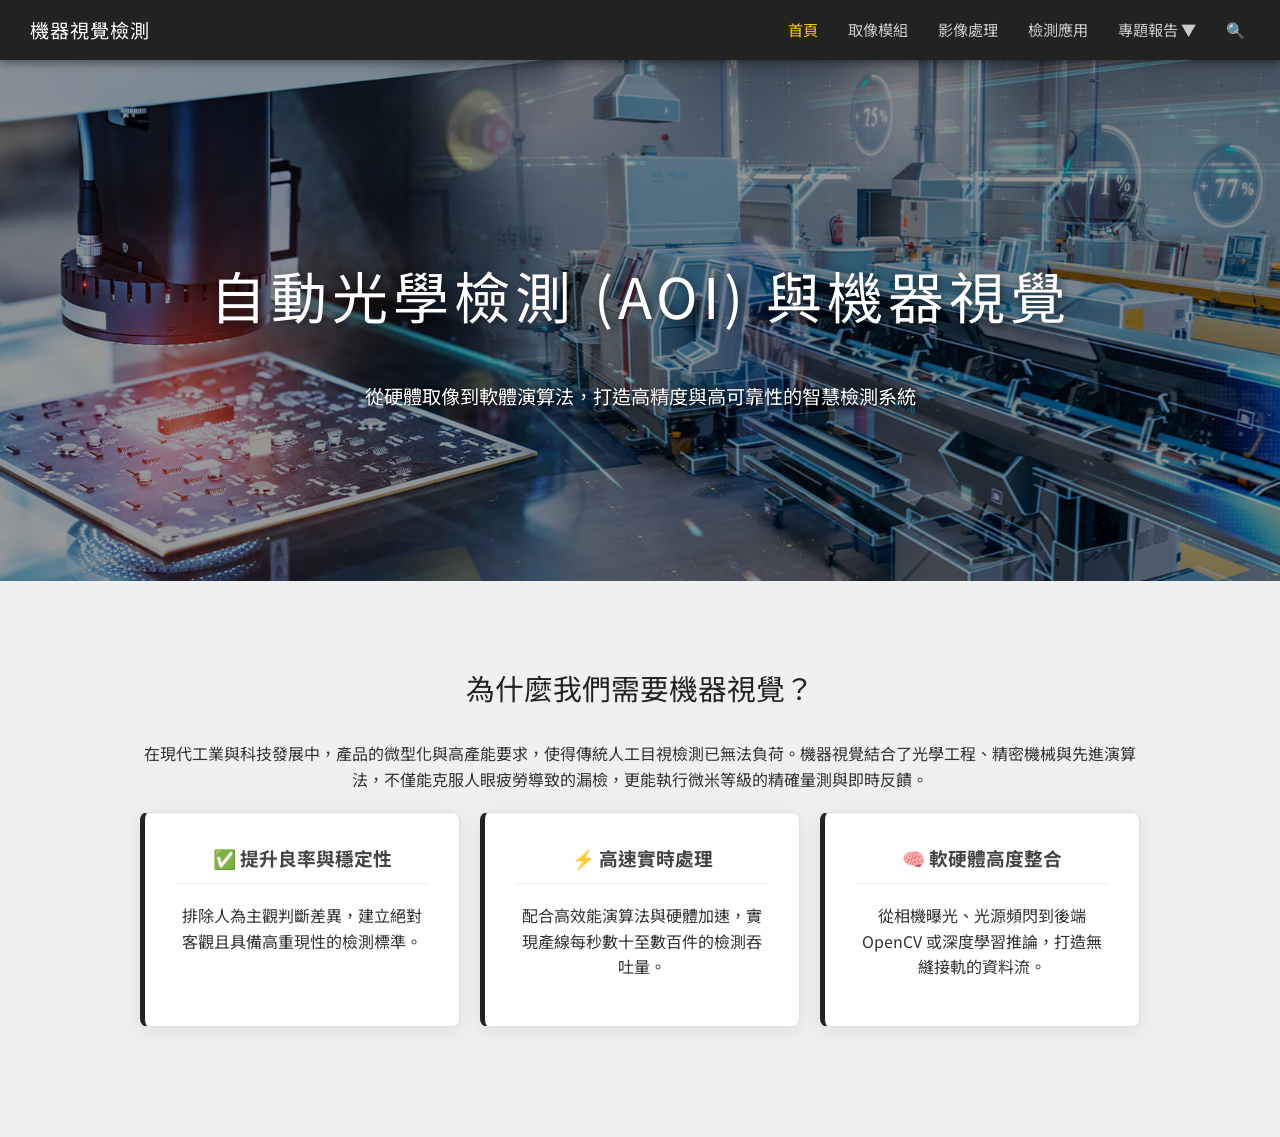
==== commit 57a3ff83: "Add files via upload" ====
--- a/index.html
+++ b/index.html
@@ -17,18 +17,17 @@
       <span></span>
     </div>
     <ul class="nav-links" id="navLinks">
-      <li><a href="index.html">首頁</a></li>
+      <li><a href="index.html" class="active-link">首頁</a></li>
       <li><a href="module.html">取像模組</a></li>
       <li><a href="processing.html">影像處理</a></li>
       <li><a href="application.html">檢測應用</a></li>
-      
       <li class="dropdown">
         <a href="report.html" class="dropdown-toggle">專題報告 <span>▼</span></a>
         <ul class="dropdown-menu">
           <li><a href="report.html#item1">檢測物件</a></li>
           <li><a href="report.html#item2">檢測方法</a></li>
           <li><a href="report.html#item3">檢測流程</a></li>
-          <li><a href="report.html#item4">影像處理</a></li>
+          <li><a href="report.html#item4">資料前處理</a></li>
           <li><a href="report.html#item5">檢測結果</a></li>
           <li><a href="report.html#item6">專題應用</a></li>
           <li><a href="report.html#item7">課程相關</a></li>
@@ -42,13 +41,30 @@
 
   <section id="home" class="hero-section">
     <div class="hero-content">
-      <h1>機器視覺檢測</h1>
+      <h1>自動光學檢測 (AOI) 與機器視覺</h1>
+      <p style="color: #fff; font-size: 1.2rem; margin-top: 15px; text-shadow: 1px 1px 4px rgba(0,0,0,0.8);">從硬體取像到軟體演算法，打造高精度與高可靠性的智慧檢測系統</p>
     </div>
   </section>
 
   <section class="content-section">
-    <div class="container" style="text-align: center; margin-top: 40px;">
-      <img src="screenshots/presentation_slide.jpg" alt="綠能光電元件 - 矽晶太陽能電池 之品質檢測" style="max-width: 100%; border: 1px solid #ccc; box-shadow: 0 4px 8px rgba(0,0,0,0.1);">
+    <div class="container text-center mt-40">
+      <h2 class="section-title">為什麼我們需要機器視覺？</h2>
+      <p class="mb-20">在現代工業與科技發展中，產品的微型化與高產能要求，使得傳統人工目視檢測已無法負荷。機器視覺結合了光學工程、精密機械與先進演算法，不僅能克服人眼疲勞導致的漏檢，更能執行微米等級的精確量測與即時反饋。</p>
+      
+      <div class="tech-grid mb-20 text-center">
+        <div class="info-card">
+          <h3>✅ 提升良率與穩定性</h3>
+          <p>排除人為主觀判斷差異，建立絕對客觀且具備高重現性的檢測標準。</p>
+        </div>
+        <div class="info-card">
+          <h3>⚡ 高速實時處理</h3>
+          <p>配合高效能演算法與硬體加速，實現產線每秒數十至數百件的檢測吞吐量。</p>
+        </div>
+        <div class="info-card">
+          <h3>🧠 軟硬體高度整合</h3>
+          <p>從相機曝光、光源頻閃到後端 OpenCV 或深度學習推論，打造無縫接軌的資料流。</p>
+        </div>
+      </div>
     </div>
   </section>
 
--- a/style.css
+++ b/style.css
@@ -1,10 +1,11 @@
 /* --- 全域設定 --- */
 :root {
-    --nav-bg: #222222; /* 導覽列深色背景 */
-    --nav-text: #FFFFFF; /* 導覽列文字顏色 */
-    --bg-color: #FFFFFF; /* 網頁主要白底 */
-    --text-color: #333333; /* 內文深灰 */
-    --nav-height: 60px; /* 稍微調低導覽列高度 */
+    --nav-bg: #222222;
+    --nav-text: #FFFFFF;
+    --bg-color: #FFFFFF;
+    --text-color: #333333;
+    --nav-height: 60px;
+    --primary-blue: #007bff;
 }
 
 body {
@@ -17,7 +18,7 @@
     padding-top: var(--nav-height); 
 }
 
-h1, h2, h3 {
+h1, h2, h3, h4 {
     font-weight: 700;
     color: #222222;
 }
@@ -25,6 +26,12 @@
 img {
     max-width: 100%;
 }
+
+/* --- 工具類 (Utility Classes) 取代 Inline Styles --- */
+.mt-40 { margin-top: 40px; }
+.mt-60 { margin-top: 60px; }
+.mb-20 { margin-bottom: 20px; }
+.text-center { text-align: center; }
 
 /* --- 導覽列 (Navbar) --- */
 .navbar {
@@ -32,7 +39,7 @@
     top: 0;
     width: 100%;
     height: var(--nav-height);
-    background-color: var(--nav-bg); /* 改為深色 */
+    background-color: var(--nav-bg);
     box-shadow: 0 2px 10px rgba(0,0,0,0.5);
     display: flex;
     justify-content: space-between;
@@ -44,7 +51,7 @@
 
 .logo {
     font-size: 1.2rem;
-    font-weight: 400; /* 配合原圖，字體不用太粗 */
+    font-weight: 400;
     color: var(--nav-text);
     letter-spacing: 1px;
 }
@@ -57,48 +64,33 @@
     padding: 0;
 }
 
-.nav-links li {
-    margin-left: 20px;
-}
-
+.nav-links li { margin-left: 20px; }
 .nav-links a {
     text-decoration: none;
-    color: #cccccc; /* 淺灰色 */
+    color: #cccccc;
     font-size: 0.95rem;
     transition: color 0.3s;
     padding: 10px 5px;
 }
-
-.nav-links a:hover {
-    color: var(--nav-text); /* hover時變純白 */
-}
+.nav-links a:hover { color: var(--nav-text); }
+.active-link { color: #ffcc00 !important; }
 
 /* --- 下拉式選單 (Dropdown) --- */
-.dropdown {
-    position: relative;
-}
-
+.dropdown { position: relative; }
 .dropdown-menu {
-    display: none; /* 預設隱藏 */
+    display: none;
     position: absolute;
-    top: 100%; /* 貼齊選單底部 */
-    right: 0; /* 靠右對齊 */
-    background-color: #333333; /* 下拉選單深灰色背景 */
+    top: 100%;
+    right: 0;
+    background-color: #333333;
     min-width: 150px;
     list-style: none;
     padding: 10px 0;
     margin: 0;
     box-shadow: 0 4px 12px rgba(0,0,0,0.4);
 }
-
-.dropdown:hover .dropdown-menu {
-    display: block; /* 滑鼠移入時顯示 */
-}
-
-.dropdown-menu li {
-    margin: 0; /* 清除繼承的 margin */
-}
-
+.dropdown:hover .dropdown-menu { display: block; }
+.dropdown-menu li { margin: 0; }
 .dropdown-menu a {
     display: block;
     padding: 12px 20px;
@@ -106,132 +98,64 @@
     color: #dddddd;
     transition: background-color 0.2s;
 }
-
 .dropdown-menu a:hover {
-    background-color: #444444; /* hover時子選單背景變色 */
+    background-color: #444444;
     color: #ffffff;
 }
-
-.search-icon {
-    font-size: 1.1rem;
-}
+.search-icon { font-size: 1.1rem; }
 
 /* --- 漢堡按鈕樣式 (手機版) --- */
-.hamburger {
-    display: none; 
-    cursor: pointer;
-}
-
+.hamburger { display: none; cursor: pointer; }
 .hamburger span {
     display: block;
-    width: 25px;
-    height: 3px;
-    margin: 5px;
-    background-color: var(--nav-text); /* 配合深色背景改為白色 */
+    width: 25px; height: 3px; margin: 5px;
+    background-color: var(--nav-text);
     transition: all 0.3s;
 }
 
-/* --- Hero 區塊 (打字機背景) --- */
+/* --- Hero 區塊 --- */
 .hero-section {
-    /* 請準備一張打字機的圖片，並替換 url 裡面的路徑 */
-    /* linear-gradient 用來加上一層半透明黑底，讓白色文字更清楚 */
-    background-image: linear-gradient(rgba(0, 0, 0, 0.4), rgba(0, 0, 0, 0.4)), 
-                      url('images/index1.jpg');
+    background-image: linear-gradient(rgba(0, 0, 0, 0.4), rgba(0, 0, 0, 0.4)), url('images/index1.jpg');
     background-size: cover;
     background-position: center;
     text-align: center;
-    padding: 150px 20px; /* 加大上下間距，製造大圖感 */
-}
-
+    padding: 150px 20px;
+}
 .hero-section h1 {
     font-size: 3.5rem;
     color: #FFFFFF;
     font-weight: 400;
     letter-spacing: 5px;
     line-height: 1.4;
-    text-shadow: 2px 2px 8px rgba(0,0,0,0.5); /* 增加文字陰影避免看不清 */
+    text-shadow: 2px 2px 8px rgba(0,0,0,0.5);
+}
+.hero-image-border {
+    max-width: 100%;
+    border: 1px solid #ccc;
+    box-shadow: 0 4px 8px rgba(0,0,0,0.1);
+    border-radius: 8px;
 }
 
 /* --- 簡報與一般內容區塊 --- */
-.content-section {
-    padding: 60px 20px;
-}
-
-.container {
-    max-width: 1000px;
-    margin: 0 auto;
-}
-
-.section-title {
-    font-size: 1.8rem;
-    margin-bottom: 30px;
-    font-weight: normal;
-}
-
-/* --- 頁尾 --- */
-footer {
-    text-align: center;
-    padding: 30px;
-    background-color: #f5f5f5;
-    color: #888;
-    font-size: 0.9rem;
-    border-top: 1px solid #ddd;
-}
-
-/* --- 手機版 RWD --- */
-@media (max-width: 768px) {
-    .hamburger {
-        display: block;
-    }
-
-    .nav-links {
-        position: fixed;
-        right: -100%; 
-        top: var(--nav-height);
-        height: calc(100vh - var(--nav-height));
-        background-color: var(--nav-bg);
-        flex-direction: column;
-        width: 100%;
-        padding-top: 20px;
-        transition: transform 0.3s ease-in-out;
-    }
-
-    .nav-links.active {
-        transform: translateX(-100%);
-    }
-
-    .nav-links li {
-        margin: 15px 0;
-        text-align: center;
-    }
-    
-    .dropdown-menu {
-        position: static; /* 手機版展開在選單內 */
-        box-shadow: none;
-        background-color: #1a1a1a;
-    }
-
-    .hero-section h1 {
-        font-size: 2.5rem;
-    }
-}
-
+.content-section { padding: 60px 20px; }
+.container { max-width: 1000px; margin: 0 auto; }
+.section-title { font-size: 1.8rem; margin-bottom: 30px; font-weight: normal; }
+
+/* --- 卡片元件 (Info Cards) --- */
 .info-card {
-    background-color: #ffffff; /* 確保卡片是純白色 */
-    border: 1px solid #e0e0e0; /* 加上極淺的灰色邊框 */
+    background-color: #ffffff;
+    border: 1px solid #e0e0e0;
     border-radius: 8px;
-    box-shadow: 0 4px 20px rgba(0, 0, 0, 0.08); /* 放大陰影範圍，但顏色放輕 */
+    box-shadow: 0 4px 20px rgba(0, 0, 0, 0.08);
     padding: 30px;
     margin-bottom: 30px;
-    border-left: 5px solid var(--nav-bg); /* 保留原本的左側裝飾線 */
-}
-
+    border-left: 5px solid var(--nav-bg);
+    transition: all 0.3s ease;
+}
 .info-card:hover {
-    transform: translateY(-5px); /* 卡片微幅上移 */
-    box-shadow: 0 12px 30px rgba(0, 0, 0, 0.15); /* 陰影變得更大更深 */
-    transition: all 0.3s ease; /* 讓動畫過渡更滑順 */
-}
-
+    transform: translateY(-5px);
+    box-shadow: 0 12px 30px rgba(0, 0, 0, 0.15);
+}
 .info-card h3 {
     margin-top: 0;
     color: #444;
@@ -239,279 +163,157 @@
     padding-bottom: 10px;
 }
 
+/* 卡片變化型 */
+.card-green-top { border-top: 4px solid #28a745; border-left: none; }
+.card-yellow-top { border-top: 4px solid #ffc107; border-left: none; }
+.card-light-blue { background-color: #f1f8ff; border: none; border-left: 5px solid var(--primary-blue); }
+.card-dark { background: #343a40; color: #fff; text-align: center; border-left: none; }
+.card-success { border-left: 5px solid #28a745; background-color: #f0fff0; }
+
+/* --- 網格佈局 --- */
 .tech-grid {
     display: grid;
     grid-template-columns: repeat(auto-fit, minmax(300px, 1fr));
     gap: 20px;
     margin-top: 20px;
 }
-
-.step-number {
-    display: inline-block;
-    width: 30px;
-    height: 30px;
-    background-color: var(--nav-bg);
-    color: white;
-    text-align: center;
-    line-height: 30px;
-    border-radius: 50%;
-    margin-right: 10px;
-}
+.grid-2 { display: grid; grid-template-columns: 1fr 1fr; gap: 20px; }
+.grid-1-2 { display: grid; grid-template-columns: 1fr 2fr; gap: 30px; align-items: center; }
+
+/* --- 列表與標籤 --- */
+.industry-list { list-style: none; padding: 0; }
+.industry-list li { padding-left: 25px; position: relative; margin-bottom: 12px; }
+.industry-list li::before { content: '✓'; position: absolute; left: 0; color: #28a745; font-weight: bold; }
+
+.status-badge {
+    display: inline-block; padding: 4px 12px; border-radius: 20px;
+    font-size: 0.8rem; font-weight: bold; background: var(--primary-blue);
+    color: white; margin-bottom: 10px;
+}
+
+/* --- 應用頁面專屬 --- */
+.application-header {
+    background: linear-gradient(135deg, #1a2a6c, #1f9cb2, #fdbb2d);
+    color: white; padding: 60px 0; text-align: center;
+    border-radius: 15px; margin-bottom: 40px; box-shadow: 0 10px 20px rgba(0,0,0,0.1);
+}
+.application-header h1 { color: white; margin-bottom: 10px; }
+
+/* --- 模組頁面專屬 --- */
+.feature-table { width: 100%; border-collapse: collapse; margin: 15px 0; background: white; }
+.feature-table th, .feature-table td { border: 1px solid #e0e0e0; padding: 12px; text-align: left; }
+.feature-table th { background-color: #f8f9fa; color: #333; font-weight: bold; }
+
+.highlight-box { padding: 15px; border-radius: 8px; margin-top: 10px; }
+.bg-blue { background-color: #f0f7ff; border-left: 4px solid #007bff; }
+.bg-red { background-color: #fff0f0; border-left: 4px solid #dc3545; }
+
+/* --- 影像處理頁面專屬 --- */
+.math-font { font-style: italic; color: #2c3e50; background: #fdf2f2; padding: 2px 5px; border-radius: 3px; font-family: serif;}
+.pipeline-step {
+    border: 2px solid var(--primary-blue); border-radius: 10px;
+    padding: 15px; margin-bottom: 15px; position: relative; background: #fff;
+}
+.pipeline-step::after { content: '▼'; position: absolute; bottom: -20px; left: 50%; color: #ccc; transform: translateX(-50%); }
+.pipeline-step:last-child::after { content: ''; }
+
+.bordered-box { background: #fff; padding: 20px; border: 1px solid #ddd; border-radius: 8px; }
+.dashed-note-card { background: #fdfdfd; border: 1px dashed #666; }
 
 .code-snippet {
-    background: #2d2d2d;
-    color: #ccc;
-    padding: 15px;
-    border-radius: 5px;
-    font-family: 'Courier New', Courier, monospace;
-    font-size: 0.9rem;
-    overflow-x: auto;
-}
-
-/* 用於展示處理流程的 Grid 容器 */
-.process-grid {
-    display: grid;
-    grid-template-columns: repeat(auto-fit, minmax(200px, 1fr));
-    gap: 15px;
-    margin: 20px 0;
-}
-
-/* 單個處理步驟的圖片與文字框 */
-.process-step {
-    border: 1px solid #ddd;
-    border-radius: 5px;
-    padding: 10px;
-    text-align: center;
-    background-color: #fcfcfc;
-}
-
-.process-step img {
-    max-width: 100%;
-    height: auto;
-    border-radius: 3px;
-    margin-bottom: 8px;
-}
-
-.process-step p {
-    font-size: 0.85rem;
-    color: #666;
-    margin: 0;
-}
-
-/* 示意圖 (Diagram) 的專用容器 */
+    background: #1e1e1e; color: #d4d4d4; padding: 15px; border-radius: 8px;
+    font-family: 'Courier New', Courier, monospace; font-size: 0.95rem; overflow-x: auto;
+    border-left: 4px solid var(--primary-blue);
+}
+
+/* --- 流程與示意圖 --- */
+.process-grid { display: grid; grid-template-columns: repeat(auto-fit, minmax(200px, 1fr)); gap: 15px; margin: 20px 0; }
+.process-step { border: 1px solid #ddd; border-radius: 5px; padding: 15px; text-align: center; background-color: #fcfcfc; }
+.process-step img { max-width: 100%; height: auto; border-radius: 3px; margin-bottom: 12px; }
+.process-step p { font-size: 0.9rem; color: #555; margin: 0; }
+
 .diagram-container {
-    text-align: center;
-    margin: 25px 0;
-    padding: 15px;
-    background: #fdfdfd;
-    border: 1px dashed #ccc;
-    border-radius: 8px;
-}
-
-.diagram-container img {
-    max-width: 80%; /* 示意圖不要過大 */
-    height: auto;
-}
-
-.diagram-caption {
-    font-size: 0.9rem;
-    color: var(--nav-bg); /* 使用導覽列深色 */
-    margin-top: 10px;
-    font-weight: bold;
-}
-
-.target-dice-img {
-    width: 300px;         /* 你可以根據需求調整寬度，例如 250px 或 400px */
-    height: auto;         /* 這會確保圖片根據寬度等比例縮放，不會變形 */
-    display: block;       /* 讓圖片成為塊級元素 */
-    margin: 10px auto;    /* 置中對齊，並保有上下間距 */
-    border-radius: 8px;   /* 選擇性：加上圓角讓視覺更柔和 */
-    box-shadow: 0 4px 8px rgba(0,0,0,0.1); /* 選擇性：加上淡淡的陰影增加質感 */
-}
-
-.spec-table {
-    width: 100%;
-    border-collapse: collapse;
-    margin: 20px 0;
-    background: #fff;
-}
-.spec-table th, .spec-table td {
-    border: 1px solid #ddd;
-    padding: 12px;
-    text-align: left;
-}
-.spec-table th {
-    background-color: var(--nav-bg);
-    color: white;
-}
+    text-align: center; margin: 25px 0; padding: 20px;
+    background: #fdfdfd; border: 1px dashed #ccc; border-radius: 8px;
+}
+.diagram-container img { max-width: 80%; height: auto; border-radius: 6px; }
+.diagram-caption { font-size: 0.9rem; color: var(--nav-bg); margin-top: 15px; font-weight: bold; }
+.target-dice-img { width: 350px; height: auto; display: block; margin: 10px auto; border-radius: 8px; box-shadow: 0 4px 8px rgba(0,0,0,0.1); }
+
 .formula-card {
-    background: #f4f4f4;
-    padding: 20px;
-    border-radius: 8px;
-    text-align: center;
-    margin: 20px 0;
-    border: 1px solid #ddd;
-}
-.highlight-text {
-    color: #d9534f;
-    font-weight: bold;
-}
-
-/* ==========================================
-   全新模組標頭 (Dashboard Style Hero)
-   ========================================== */
+    background: #f4f4f4; padding: 20px; border-radius: 8px;
+    text-align: center; margin: 20px 0; border: 1px solid #ddd; font-size: 1.1rem;
+}
+.highlight-text { color: #d9534f; font-weight: bold; }
+
+/* --- 模組標頭 (Dashboard Style Hero) --- */
 .module-hero-card {
-    position: relative;
-    background: #ffffff;
-    max-width: 1100px; /* 限制最大寬度，避免左右拉太開 */
-    margin: 40px auto;
-    padding: 50px 40px;
-    border-radius: 24px;
-    box-shadow: 0 10px 40px rgba(0, 0, 0, 0.04); /* 高級的超柔和陰影 */
-    border: 1px solid #f1f5f9;
-    overflow: hidden;
-}
-
-/* 現代科技感：點陣背景 */
+    position: relative; background: #ffffff; max-width: 1100px;
+    margin: 0 auto 40px auto; padding: 50px 40px; border-radius: 24px;
+    box-shadow: 0 10px 40px rgba(0, 0, 0, 0.04); border: 1px solid #f1f5f9; overflow: hidden;
+}
 .module-hero-bg-dots {
-    position: absolute;
-    top: 0; left: 0; right: 0; bottom: 0;
+    position: absolute; top: 0; left: 0; right: 0; bottom: 0;
     background-image: radial-gradient(#cbd5e1 1.5px, transparent 1.5px);
-    background-size: 24px 24px;
-    opacity: 0.3;
-    pointer-events: none;
-}
-
-.relative-z {
-    position: relative;
-    z-index: 2;
-}
-
-/* 麵包屑美化 */
-.breadcrumb {
-    font-size: 0.9rem;
-    font-weight: 500;
-    margin-bottom: 25px;
-    color: #94a3b8;
-}
-.breadcrumb a {
-    color: #475569;
-    text-decoration: none;
-    transition: color 0.2s;
-}
-.breadcrumb a:hover { color: #475569; }
+    background-size: 24px 24px; opacity: 0.3; pointer-events: none;
+}
+.relative-z { position: relative; z-index: 2; }
+
+.breadcrumb { font-size: 0.9rem; font-weight: 500; margin-bottom: 25px; color: #94a3b8; }
+.breadcrumb a { color: #475569; text-decoration: none; transition: color 0.2s; }
+.breadcrumb a:hover { color: #2563eb; }
 .breadcrumb .divider { margin: 0 8px; color: #cbd5e1; }
 .breadcrumb .current { color: #475569; }
 
-/* 左右排版對齊 */
-.module-hero-content {
-    display: flex;
-    justify-content: space-between;
-    align-items: center;
-    gap: 40px;
-}
-
-.hero-text-area {
-    flex: 1;
-}
-
-/* 精緻的小標籤 */
+.module-hero-content { display: flex; justify-content: space-between; align-items: center; gap: 40px; }
+.hero-text-area { flex: 1; }
 .tech-tag {
-    display: inline-block;
-    background: linear-gradient(135deg, #eff6ff 0%, #e0e7ff 100%);
-    color: #3b82f6;
-    padding: 6px 16px;
-    border-radius: 20px;
-    font-size: 0.85rem;
-    font-weight: 800;
-    letter-spacing: 0.5px;
-    margin-bottom: 15px;
-    border: 1px solid #bfdbfe;
-}
-
-/* 標題與漸層文字 */
-.page-title {
-    font-size: 2.8rem;
-    font-weight: 800;
-    color: #0f172a;
-    margin: 0 0 15px 0;
-    line-height: 1.2;
-}
+    display: inline-block; background: linear-gradient(135deg, #eff6ff 0%, #e0e7ff 100%);
+    color: #3b82f6; padding: 6px 16px; border-radius: 20px; font-size: 0.85rem;
+    font-weight: 800; letter-spacing: 0.5px; margin-bottom: 15px; border: 1px solid #bfdbfe;
+}
+.page-title { font-size: 2.8rem; font-weight: 800; color: #0f172a; margin: 0 0 15px 0; line-height: 1.2; }
 .gradient-text {
-    background: linear-gradient(135deg, #2563eb, #8b5cf6); /* 藍轉紫的漸層 */
-    -webkit-background-clip: text; /* 針對 WebKit 核心瀏覽器 */
-    background-clip: text;
-    -webkit-text-fill-color: transparent;
-}
-
-.page-subtitle {
-    font-size: 1.15rem;
-    color: #64748b;
-    line-height: 1.6;
-    max-width: 600px;
-    margin: 0;
-}
-
-/* --- 右側數據卡片區 --- */
-.hero-stats-area {
-    display: flex;
-    flex-direction: column;
-    gap: 15px;
-    min-width: 280px;
-}
-
+    background: linear-gradient(135deg, #2563eb, #8b5cf6);
+    -webkit-background-clip: text; background-clip: text; -webkit-text-fill-color: transparent;
+}
+.page-subtitle { font-size: 1.15rem; color: #64748b; line-height: 1.6; max-width: 600px; margin: 0; }
+
+.hero-stats-area { display: flex; flex-direction: column; gap: 15px; min-width: 280px; }
 .stat-mini-card {
-    display: flex;
-    align-items: center;
-    background: #f8fafc;
-    padding: 16px 20px;
-    border-radius: 16px;
-    border: 1px solid #e2e8f0;
-    transition: all 0.3s ease;
+    display: flex; align-items: center; background: #f8fafc; padding: 16px 20px;
+    border-radius: 16px; border: 1px solid #e2e8f0; transition: all 0.3s ease;
 }
 .stat-mini-card:hover {
-    transform: translateX(-5px); /* 滑鼠游標移過去會往左浮動 */
-    background: #ffffff;
-    box-shadow: 0 10px 20px rgba(0,0,0,0.05);
-    border-color: #cbd5e1;
-}
-
+    transform: translateX(-5px); background: #ffffff;
+    box-shadow: 0 10px 20px rgba(0,0,0,0.05); border-color: #cbd5e1;
+}
 .stat-icon {
-    font-size: 2rem;
-    margin-right: 15px;
-    background: #ffffff;
-    padding: 10px;
-    border-radius: 12px;
-    box-shadow: 0 2px 10px rgba(0,0,0,0.02);
-}
-
-.stat-info {
-    display: flex;
-    flex-direction: column;
-}
-
-.stat-value {
-    font-size: 1.1rem;
-    font-weight: 800;
-    color: #1e293b;
-}
-
-.stat-label {
-    font-size: 0.85rem;
-    color: #64748b;
-    margin-top: 2px;
-}
-
-/* 手機版適應 */
+    font-size: 2rem; margin-right: 15px; background: #ffffff;
+    padding: 10px; border-radius: 12px; box-shadow: 0 2px 10px rgba(0,0,0,0.02);
+}
+.stat-info { display: flex; flex-direction: column; }
+.stat-value { font-size: 1.1rem; font-weight: 800; color: #1e293b; }
+.stat-label { font-size: 0.85rem; color: #64748b; margin-top: 2px; }
+
+/* --- 手機版 RWD --- */
 @media (max-width: 850px) {
-    .module-hero-content {
-        flex-direction: column;
-        align-items: flex-start;
+    .module-hero-content { flex-direction: column; align-items: flex-start; }
+    .hero-stats-area { width: 100%; flex-direction: row; flex-wrap: wrap; }
+    .stat-mini-card { flex: 1; min-width: 200px; }
+    .grid-2, .grid-1-2 { grid-template-columns: 1fr; }
+}
+
+@media (max-width: 768px) {
+    .hamburger { display: block; }
+    .nav-links {
+        position: fixed; right: -100%; top: var(--nav-height);
+        height: calc(100vh - var(--nav-height)); background-color: var(--nav-bg);
+        flex-direction: column; width: 100%; padding-top: 20px;
+        transition: transform 0.3s ease-in-out; overflow-y: auto;
     }
-    .hero-stats-area {
-        width: 100%;
-        flex-direction: row;
-        flex-wrap: wrap;
-    }
-    .stat-mini-card { flex: 1; min-width: 200px; }
+    .nav-links.active { transform: translateX(-100%); }
+    .nav-links li { margin: 15px 0; text-align: center; }
+    .dropdown-menu { position: static; box-shadow: none; background-color: #1a1a1a; }
+    .hero-section h1 { font-size: 2.5rem; }
 }
